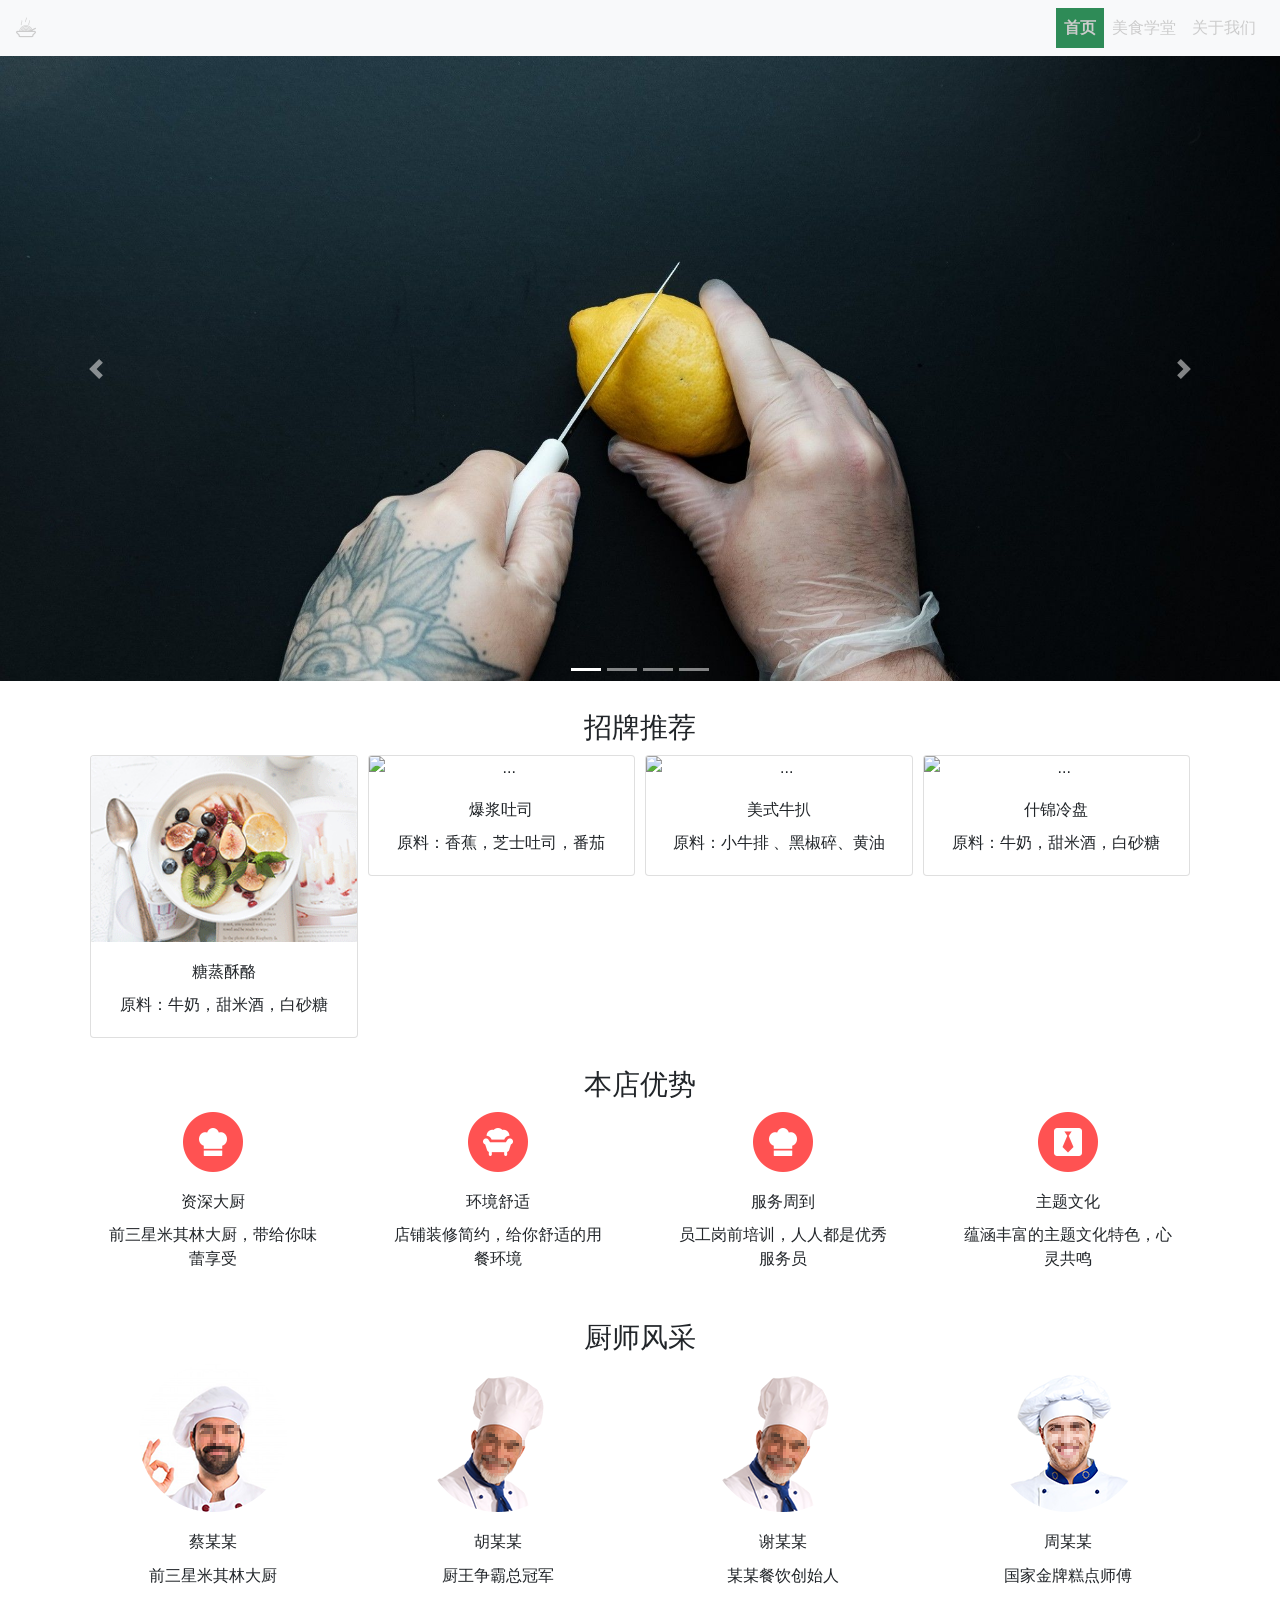
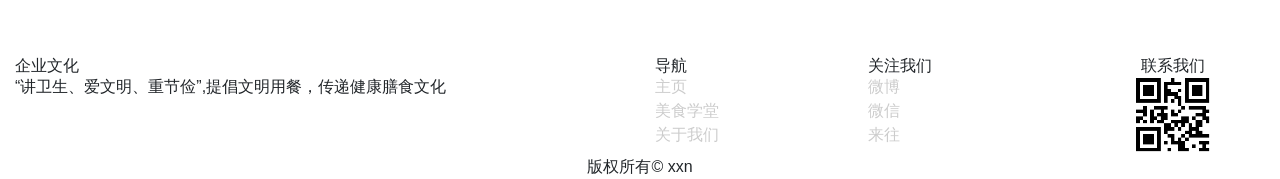
==== enterprise/index.html @ 7824c25a "hotfood图裂" ====
<!doctype html>
<html lang="en">
<head>
    <meta charset="utf-8">
    <meta name="viewport" content="width=device-width, initial-scale=1, shrink-to-fit=no">
    <link rel="stylesheet" href="font/iconfont.css">
    <link rel="stylesheet" href="css/bootstrap.min.css">
    <link rel="stylesheet" href="css/reset.css">
    <link rel="stylesheet" href="css/base.css">
    <link rel="stylesheet" href="css/index.css">
    <title>企业站</title>
    <!-- <script src="js/lazysizes.min.js" async></script> -->
</head>
<body>
<body>
<!--头部-->
<nav class="navbar navbar-expand-lg navbar-light bg-light" style="background-color: #e3f2fd;">
    <a class="navbar-brand iconfont icon-food d-block" href="#"></a>
    <button class="navbar-toggler" type="button" data-toggle="collapse" data-target="#navbarTogglerDemo02" aria-controls="navbarTogglerDemo02" aria-expanded="false" aria-label="Toggle navigation">
      <span class="navbar-toggler-icon"></span>
    </button>
    <div class="collapse navbar-collapse" id="navbarTogglerDemo02">
      <ul class="navbar-nav ml-auto mt-2 mt-lg-0">
        <li class="nav-item active-title">
          <a class="nav-link" href="index.html">首页</a>
        </li>
        <li class="nav-item">
          <a class="nav-link" href="news.html">美食学堂</a>
        </li>
        <li class="nav-item">
            <a class="nav-link" href="about.html">关于我们</a>
          </li>
      </ul>
    </div>
  </nav>
<!--轮播图-->
<div id="carouselExampleIndicators" class="carousel slide" data-ride="carousel">
    <ol class="carousel-indicators">
      <li data-target="#carouselExampleIndicators" data-slide-to="0" class="active"></li>
      <li data-target="#carouselExampleIndicators" data-slide-to="1"></li>
      <li data-target="#carouselExampleIndicators" data-slide-to="2"></li>
      <li data-target="#carouselExampleIndicators" data-slide-to="3"></li>
    </ol>
    <div class="carousel-inner">
      <div class="carousel-item active">
        <!-- <img src="./dist/images/banner1-original.jpg" alt=""> -->
        <img data-src="./dist/images/banner1-90.jpg"  data-srcset="
        ./dist/images/banner1-90.jpg 90w,
        ./dist/images/banner1-180.jpg 180w,
        ./dist/images/banner1-360.jpg 360w,
        ./dist/images/banner1-540.jpg 540w,
        ./dist/images/banner1-720.jpg 720w,
        ./dist/images/banner1-900.jpg 900w,
        ./dist/images/banner1-1080.jpg 1080w,
        ./dist/images/banner1-1296.jpg 1296w,
        ./dist/images/banner1-1512.jpg 1512w,
        ./dist/images/banner1-1728.jpg 1728w,
        ./dist/images/banner1-2048.jpg 2048w,
        ./dist/images/banner1-original.jpg
        " class="img-fluid lazyload d-block w-100" data-sizes="auto" alt="...">
      </div>
      <div class="carousel-item ">
        <img data-src="./dist/images/banner2-90.jpg"  data-srcset="
        ./dist/images/banner2-90.jpg 90w,
        ./dist/images/banner2-180.jpg 180w,
        ./dist/images/banner2-360.jpg 360w,
        ./dist/images/banner2-540.jpg 540w,
        ./dist/images/banner2-720.jpg 720w,
        ./dist/images/banner2-900.jpg 900w,
        ./dist/images/banner2-1080.jpg 1080w,
        ./dist/images/banner2-1296.jpg 1296w,
        ./dist/images/banner2-1512.jpg 1512w,
        ./dist/images/banner2-1728.jpg 1728w,
        ./dist/images/banner2-2048.jpg 2048w,
        ./dist/images/banner2-original.jpg
        " class="img-fluid lazyload d-block w-100" data-sizes="auto" alt="...">
      </div>
      <div class="carousel-item">
        <img data-src="./dist/images/banner3-90.jpg"  data-srcset="
        ./dist/images/banner3-90.jpg 90w,
        ./dist/images/banner3-180.jpg 180w,
        ./dist/images/banner3-360.jpg 360w,
        ./dist/images/banner3-540.jpg 540w,
        ./dist/images/banner3-720.jpg 720w,
        ./dist/images/banner3-900.jpg 900w,
        ./dist/images/banner3-1080.jpg 1080w,
        ./dist/images/banner3-1296.jpg 1296w,
        ./dist/images/banner3-1512.jpg 1512w,
        ./dist/images/banner3-1728.jpg 1728w,
        ./dist/images/banner3-2048.jpg 2048w,
        ./dist/images/banner3-original.jpg
        " class="img-fluid lazyload d-block w-100" data-sizes="auto" alt="...">
      </div>
      <div class="carousel-item">
        <img data-src="./dist/images/banner4-90.jpg"  data-srcset="
        ./dist/images/banner4-90.jpg 90w,
        ./dist/images/banner4-180.jpg 180w,
        ./dist/images/banner4-360.jpg 360w,
        ./dist/images/banner4-540.jpg 540w,
        ./dist/images/banner4-720.jpg 720w,
        ./dist/images/banner4-900.jpg 900w,
        ./dist/images/banner4-1080.jpg 1080w,
        ./dist/images/banner4-1296.jpg 1296w,
        ./dist/images/banner4-1512.jpg 1512w,
        ./dist/images/banner4-1728.jpg 1728w,
        ./dist/images/banner4-2048.jpg 2048w,
        ./dist/images/banner4-original.jpg
        " class="img-fluid lazyload d-block w-100" data-sizes="auto" alt="...">
      </div>
    </div>
    <a class="carousel-control-prev" href="#carouselExampleIndicators" role="button" data-slide="prev">
      <span class="carousel-control-prev-icon" aria-hidden="true"></span>
      <span class="sr-only">Previous</span>
    </a>
    <a class="carousel-control-next" href="#carouselExampleIndicators" role="button" data-slide="next">
      <span class="carousel-control-next-icon" aria-hidden="true"></span>
      <span class="sr-only">Next</span>
    </a>
  </div>


<!--招牌推荐-->
<h3 class="h3 text-center title">招牌推荐</h3>
<div class="container">
    <div class="row gutter">
        <div class="col-6 col-sm-6 col-md-6 col-lg-3" >
          <div class="card">
            <div class="hovereffect">
              <img data-src="./dist/images/hotfood1-90.png" 
              data-srcset="./dist/images/hotFood1-90.png 90w,
              ./dist/images/hotfood1-180.png 180w,
              ./dist/images/hotFood1-original.png" class="card-img-top img-fluid lazyload" alt="..." data-sizes="auto">
              <div class="card-body">
                <h5 class="card-title">糖蒸酥酪</h5>
                <p class="card-text">原料：牛奶，甜米酒，白砂糖</p>
              </div>
              <div class="overlay">
                <p class="det">微微撇一口放进嘴里，冷藏后味道更佳哦！</p>
              </div>
            </div>
          </div>
        </div>
        <div class="col-6 col-sm-6 col-md-6 col-lg-3" >
          <div class="card">
            <div class="hovereffect">
              <img data-src="./dist/images/hotfood2-90.png" 
              data-srcset="./dist/images/hotFood2-90.png 90w,
              ./dist/images/hotfood2-180.png 180w,
              ./dist/images/hotfood2-original.png" class="card-img-top img-fluid lazyload" alt="..." data-sizes="auto">
              <div class="card-body">
                <h5 class="card-title">爆浆吐司</h5>
                <p class="card-text">原料：香蕉，芝士吐司，番茄</p>
              </div>
              <div class="overlay">
                <p class="det">加入芝士、香蕉和鸡蛋，做成能爆浆的吐司卷！</p>
              </div>
            </div>
          </div>
        </div>
        <div class="col-6 col-sm-6 col-md-6 col-lg-3" >
          <div class="card">
            <div class="hovereffect">
              <img data-src="./dist/images/hotfood3-90.png" 
              data-srcset="./dist/images/hotFood3-90.png 90w,
              ./dist/images/hotfood3-180.png 180w,
              ./dist/images/hotfood3-original.png" class="card-img-top img-fluid lazyload" alt="..." data-sizes="auto">
              <div class="card-body">
                <h5 class="card-title">美式牛扒</h5>
                <p class="card-text">原料：小牛排 、黑椒碎、黄油</p>
              </div>
              <div class="overlay">
                <p class="det">放一段爵士乐，慢慢品品美味牛排，你是正当好年华。</p>
              </div>
            </div>
          </div>
        </div>
        <div class="col-6 col-sm-6 col-md-6 col-lg-3" >
          <div class="card">
            <div class="hovereffect">
              <img data-src="./dist/images/hotfood4-90.png" 
              data-srcset="./dist/images/hotFood4-90.png 90w,
              ./dist/images/hotfood4-180.png 180w,
              ./dist/images/hotfood4-original.png" class="card-img-top img-fluid lazyload" alt="..." data-sizes="auto">
              <div class="card-body">
                <h5 class="card-title">什锦冷盘</h5>
                <p class="card-text">原料：牛奶，甜米酒，白砂糖</p>
              </div>
              <div class="overlay">
                <p class="det">春天不减肥夏天肉堆堆。想吃怕胖就来点爽口的凉拌菜</p>
              </div>
            </div>
          </div>
        </div>
    </div>
</div>

<h3 class="h3 text-center title">本店优势</h3>
<div class="container">
    <div class="row text-center">
        <div class="col-6 col-sm-6 col-md-3 col-lg-3" >
            <img data-src="./dist/images/icon-chef-original.png" data-srcset="./dist/images/icon-chef-original.png" class="img-fluid lazyload" alt="...">
            <div class="card-body">
              <h5 class="card-title">资深大厨</h5>
              <p class="card-text">前三星米其林大厨，带给你味蕾享受</p>
            </div>
        </div>
        <div class="col-6 col-sm-6 col-md-3 col-lg-3" >
          <img data-src="./dist/images/icon-chair-original.png" data-srcset="./dist/images/icon-chair-original.png" class="img-fluid lazyload" alt="...">
            <div class="card-body">
              <h5 class="card-title">环境舒适</h5>
              <p class="card-text">店铺装修简约，给你舒适的用餐环境</p>
            </div>
        </div>
        <div class="col-6 col-sm-6 col-md-3 col-lg-3" >
            <img data-src="dist/images/icon-chef-original.png" data-srcset="./dist/images/icon-chef-original.png"  class="img-fluid lazyload" alt="...">
            <div class="card-body">
              <h5 class="card-title">服务周到</h5>
              <p class="card-text">员工岗前培训，人人都是优秀服务员</p>
            </div>
        </div>
        <div class="col-6 col-sm-6 col-md-3 col-lg-3" >
            <img data-src="dist/images/icon-tie-original.png" data-srcset="./dist/images/icon-tie-original.png"  class="img-fluid lazyload" alt="...">
            <div class="card-body">
              <h5 class="card-title">主题文化</h5>
              <p class="card-text">蕴涵丰富的主题文化特色，心灵共鸣</p>
            </div>
        </div>
    </div>
</div>

<!--厨师风采-->
<h3 class="h3 text-center title">厨师风采</h3>
<div class="container">
    <div class="row text-center">
        <div class="col-6 col-sm-6 col-md-3 col-lg-3" >
            <img data-src="./dist/images/cook-head-3-original.png" data-srcset="./dist/images/cook-head-3-90.png 90w, ./dist/images/cook-head-3-original.png" class="img-fluid lazyload" alt="...">
            <div class="card-body">
              <h5 class="card-title">蔡某某</h5>
              <p class="card-text">前三星米其林大厨</p>
            </div>
        </div>
        <div class="col-6 col-sm-6 col-md-3 col-lg-3" >
            <img data-src="./dist/images/cook-head-2-original.png" data-srcset="./dist/images/cook-head-2-90.png 90w, ./dist/images/cook-head-2-original.png"  class="img-fluid lazyload" alt="...">
            <div class="card-body">
              <h5 class="card-title">胡某某</h5>
              <p class="card-text">厨王争霸总冠军</p>
            </div>
        </div>
        <div class="col-6 col-sm-6 col-md-3 col-lg-3" >
            <img data-src="./dist/images/cook-head-2-original.png" data-srcset="./dist/images/cook-head-2-90.png 90w, ./dist/images/cook-head-2-original.png"  class="img-fluid lazyload" alt="...">
            <div class="card-body">
              <h5 class="card-title">谢某某</h5>
              <p class="card-text">某某餐饮创始人</p>
            </div>
        </div>
        <div class="col-6 col-sm-6 col-md-3 col-lg-3" >
            <img data-src="./dist/images/cook-head-1-original.png" data-srcset="./dist/images/cook-head-1-90.png 90w, ./dist/images/cook-head-1-original.png"  class="img-fluid lazyload" alt="...">
            <div class="card-body">
              <h5 class="card-title">周某某</h5>
              <p class="card-text">国家金牌糕点师傅</p>
            </div>
        </div>
    </div>
</div>

<!--底部-->
<div class="container-fluid mt-5">
  <div class="row">
    <div class="col-12 col-sm-6 col-md-6 col-lg-6">
      <h6>企业文化</h6>
      <p>
        “讲卫生、爱文明、重节俭”,提倡文明用餐，传递健康膳食文化
      </p>
    </div>

    <div class="col-4 col-sm-2 col-md-2 col-lg-2">
      <h6>导航</h6>
      <ul class="list-inline">
        <li><a href="index.html">主页</a></li>
        <li><a href="news.html">美食学堂</a></li>
        <li><a href="about.html">关于我们</a></li>
      </ul>
    </div>

    <div class="col-4 col-sm-2 col-md-2 col-lg-2">
      <h6>关注我们</h6>
      <ul class="list-inline list-unstyled ">
        <li><a href="">微博</a></li>
        <li><a href="" id="wx">微信</a></li>
        <li><a href="">来往</a></li>
      </ul>
    </div>


    <div class="col-4 col-sm-2 col-md-2 col-lg-2 text-center">
      <h6>联系我们</h6>
      <img src="./dist/images/qrscan-original.png" alt="">
    </div>
  </div>
  <div class="row text-center">
    <div class="col ">版权所有&copy; xxn</div>
  </div>
</div>
    
<!--返回顶部-->
<div class="back-to" id="toolBackTop">
    <a title="返回顶部"  href="#top" class="back-top"></a>
</div>


</body>
<script src="./js/jquery.min.js"></script>
<script src="./js/bootstrap.min.js"></script>
<script src="js/index.js"></script>
<script>
    $(function () {
      function loadJS(u) {
        var r = document.getElementsByTagName("script")[0],
            s = document.createElement("script");
        s.src = u;
        r.parentNode.insertBefore(s, r);
      }
      if (!window.HTMLPictureElement) {
        loadJS("js/ls.respimg.min.js");
      }
        // $(".right .more").click(function() {//显示或隐藏下方导航列表
        //     $(".right .menu").slideDown(1000);
        // });
        $('#wx').hover(function () {
            $('#scanImg').show()
        },function () {
            $('#scanImg').hide()
        });
        $('.back-top').onclick = function () {
            window.scrollTo(0,0);
            return false;
        }
        var bt = $('#toolBackTop');
        var sw = $(document.body)[0].clientWidth;
        var limitsw = (sw - 840) / 2 - 80;  //距离右侧距离
        if (limitsw > 0){
            limitsw = parseInt(limitsw);
            bt.css("right",limitsw/8);
        }

        $(window).scroll(function() {
            var st = $(window).scrollTop();
            if(st > 300){
                bt.show();
            }else{
                bt.hide();
            }
        });
    })

</script>
<script src="https://afarkas.github.io/lazysizes/plugins/bgset/ls.bgset.min.js"></script>
<script src="js/lazysizes.min.js" async></script>
</body>
</html>
---- enterprise/font/iconfont.css ----
@font-face {font-family: "iconfont";
  src: url('iconfont.eot?t=1593322406054'); /* IE9 */
  src: url('iconfont.eot?t=1593322406054#iefix') format('embedded-opentype'), /* IE6-IE8 */
  url('[data-uri]') format('woff2'),
  url('iconfont.woff?t=1593322406054') format('woff'),
  url('iconfont.ttf?t=1593322406054') format('truetype'), /* chrome, firefox, opera, Safari, Android, iOS 4.2+ */
  url('iconfont.svg?t=1593322406054#iconfont') format('svg'); /* iOS 4.1- */
}

.iconfont {
  font-family: "iconfont" !important;
  font-size: 16px;
  font-style: normal;
  -webkit-font-smoothing: antialiased;
  -moz-osx-font-smoothing: grayscale;
}

.icon-food:before {
  content: "\e6fe";
}
---- enterprise/css/base.css ----
.fl{
    float: left;
}
.fr{
    float: right;
}
.clearfix::after{
    /*设置添加的子元素的内容为空*/
    content: "";
    /*设置添加的子元素为块级元素*/
    display: block;
    /*设置添加的子元素的高度为0*/
    height: 0;
    /*设置添加的子元素看不见*/
    visibility: hidden;
    /*给添加的子元素设置clear: both;*/
    clear: both;
}
.clearfix{
    /*兼容IE6*/
    *zoom:1;
}
a {
    text-decoration: none !important;
    color: #ccc !important;
}
ul {
    list-style: none;
}
.row.gutter {
    margin-left: 0;
    margin-right: 0;
  }
  .row.gutter > [class*='col-'] {
    padding-right: 5px;
    padding-left: 5px;
  } 
  .foot {
    background-color: #f8f9fa;
}
.active-title {
    font-weight: bold;
    background-color: seagreen;
}
---- enterprise/css/index.css ----
.title {
    margin-top: 30px;
    margin-bottom: 10px;
}

/*返回顶部小标*/
.back-to {
    display: none;
    bottom: 55px;
    overflow: hidden;
    position: fixed;
    right: 10px;
    z-index: 999;
}
.back-to .back-top {
    width: 48px;
    height: 48px;
    display: inline-block;
    background: url("../images/toTop.png");
    float: right;
    margin-left: 10px;
    outline: 0 none;
    text-indent: -9999em;
}
.back-to .back-top:hover {
    background-position: -50px 0
}
.link a {
    color: #ccc;
}
/* 动画 */
.hovereffect {
  width: 100%;
  height: 100%;
  float: left;
  overflow: hidden;
  position: relative;
  text-align: center;
  cursor: default;
}

.hovereffect .overlay {
  position: absolute;
  overflow: hidden;
  width: 80%;
  height: 80%;
  left: 10%;
  top: 10%;
  border-bottom: 1px solid #FFF;
  border-top: 1px solid #FFF;
  -webkit-transition: opacity 0.35s, -webkit-transform 0.35s;
  transition: opacity 0.35s, transform 0.35s;
  -webkit-transform: scale(0,1);
  -ms-transform: scale(0,1);
  transform: scale(0,1);
}

.hovereffect:hover .overlay {
  opacity: 1;
  filter: alpha(opacity=100);
  -webkit-transform: scale(1);
  -ms-transform: scale(1);
  transform: scale(1);
}

.hovereffect img {
  display: block;
  position: relative;
  -webkit-transition: all 0.35s;
  transition: all 0.35s;
}

.hovereffect:hover img {
  filter: brightness(0.6);
  -webkit-filter: brightness(0.6);
}

.hovereffect .det {
  text-transform: uppercase;
  text-align: center;
  position: relative;
  font-size: 17px;
  background-color: transparent;
  color: #FFF;
  padding: 1em 0;
  opacity: 0;
  filter: alpha(opacity=0);
  -webkit-transition: opacity 0.35s, -webkit-transform 0.35s;
  transition: opacity 0.35s, transform 0.35s;
  -webkit-transform: translate3d(0,-100%,0);
  transform: translate3d(0,-100%,0);
}



.hovereffect:hover .det {
  opacity: 1;
  filter: alpha(opacity=100);
  -webkit-transform: translate3d(0,0,0);
  transform: translate3d(0,0,0);
}
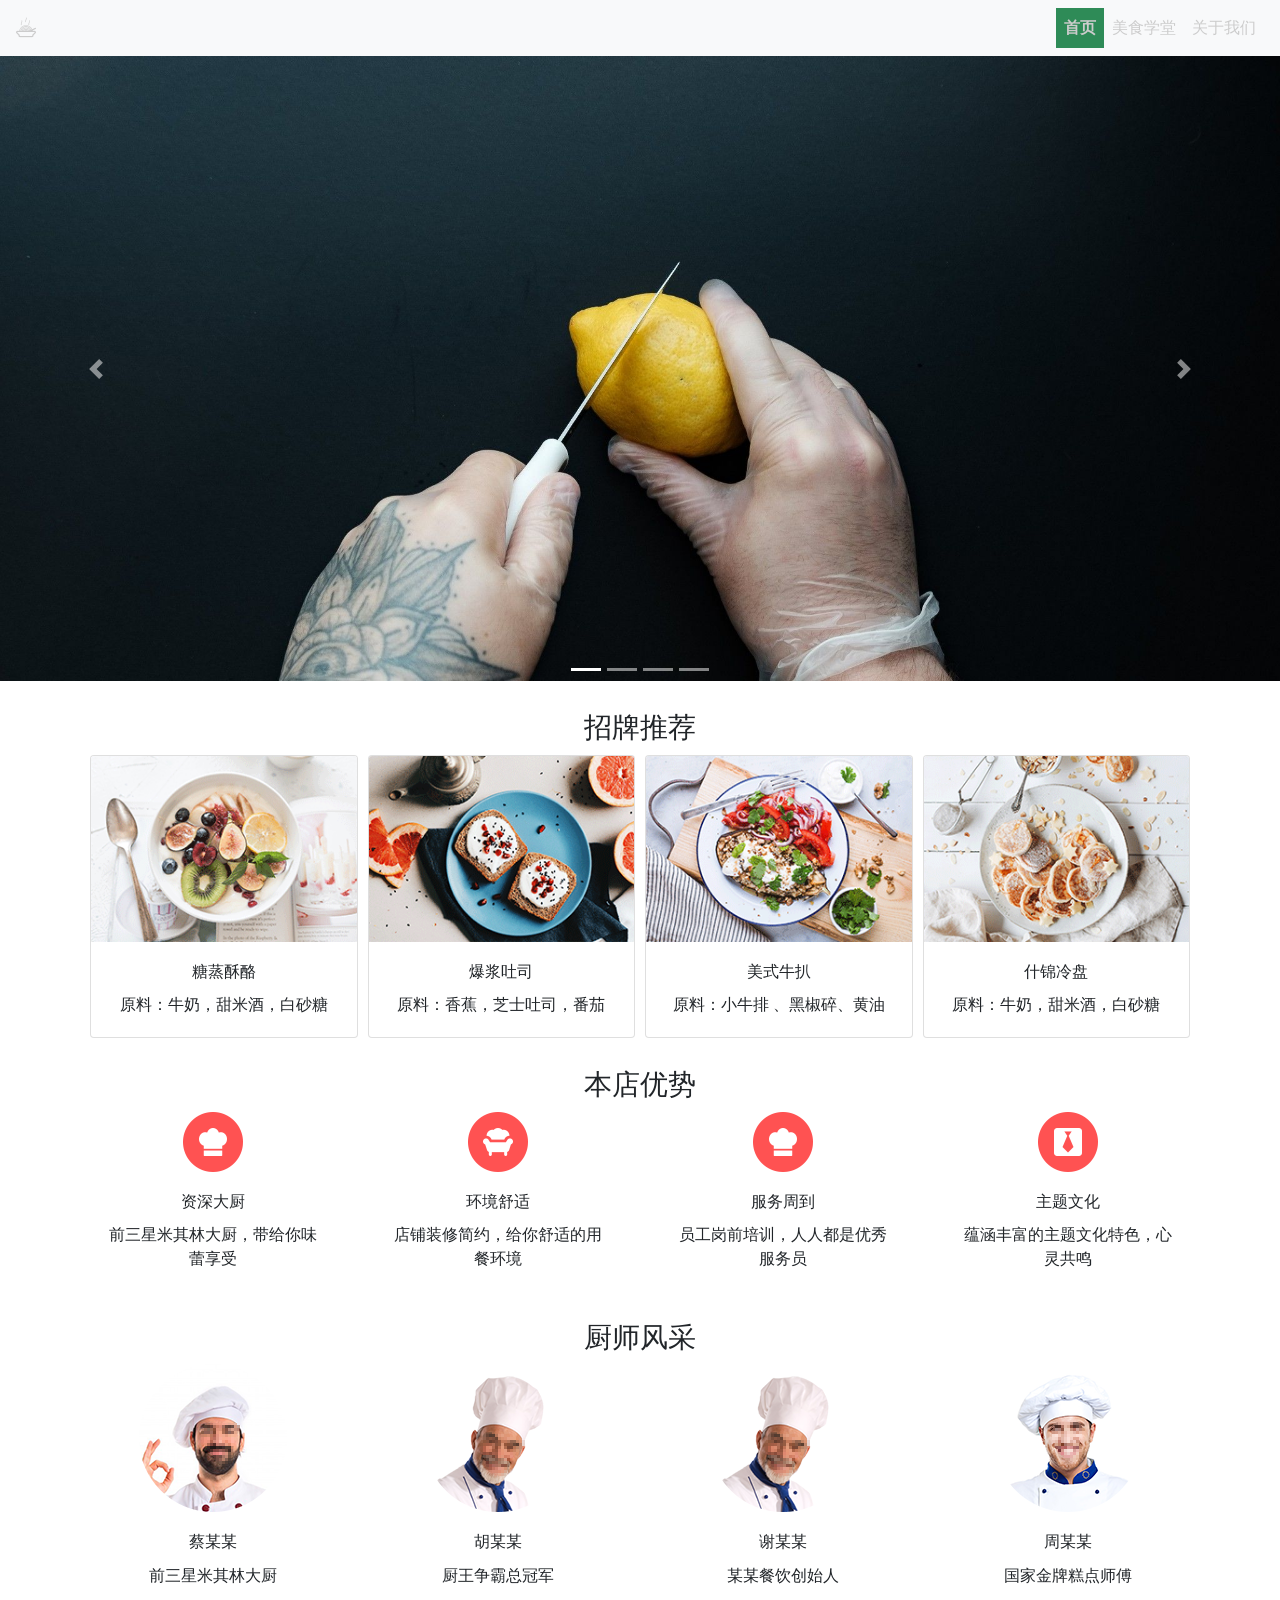
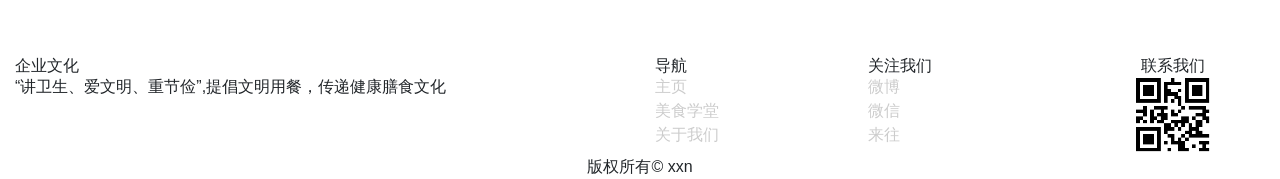
==== commit 4c66b83d: "hotfood图片" ====
--- a/enterprise/index.html
+++ b/enterprise/index.html
@@ -146,7 +146,7 @@
               <img data-src="./dist/images/hotfood2-90.png" 
               data-srcset="./dist/images/hotFood2-90.png 90w,
               ./dist/images/hotfood2-180.png 180w,
-              ./dist/images/hotfood2-original.png" class="card-img-top img-fluid lazyload" alt="..." data-sizes="auto">
+              ./dist/images/hotFood2-original.png" class="card-img-top img-fluid lazyload" alt="..." data-sizes="auto">
               <div class="card-body">
                 <h5 class="card-title">爆浆吐司</h5>
                 <p class="card-text">原料：香蕉，芝士吐司，番茄</p>
@@ -163,7 +163,7 @@
               <img data-src="./dist/images/hotfood3-90.png" 
               data-srcset="./dist/images/hotFood3-90.png 90w,
               ./dist/images/hotfood3-180.png 180w,
-              ./dist/images/hotfood3-original.png" class="card-img-top img-fluid lazyload" alt="..." data-sizes="auto">
+              ./dist/images/hotFood3-original.png" class="card-img-top img-fluid lazyload" alt="..." data-sizes="auto">
               <div class="card-body">
                 <h5 class="card-title">美式牛扒</h5>
                 <p class="card-text">原料：小牛排 、黑椒碎、黄油</p>
@@ -180,7 +180,7 @@
               <img data-src="./dist/images/hotfood4-90.png" 
               data-srcset="./dist/images/hotFood4-90.png 90w,
               ./dist/images/hotfood4-180.png 180w,
-              ./dist/images/hotfood4-original.png" class="card-img-top img-fluid lazyload" alt="..." data-sizes="auto">
+              ./dist/images/hotFood4-original.png" class="card-img-top img-fluid lazyload" alt="..." data-sizes="auto">
               <div class="card-body">
                 <h5 class="card-title">什锦冷盘</h5>
                 <p class="card-text">原料：牛奶，甜米酒，白砂糖</p>
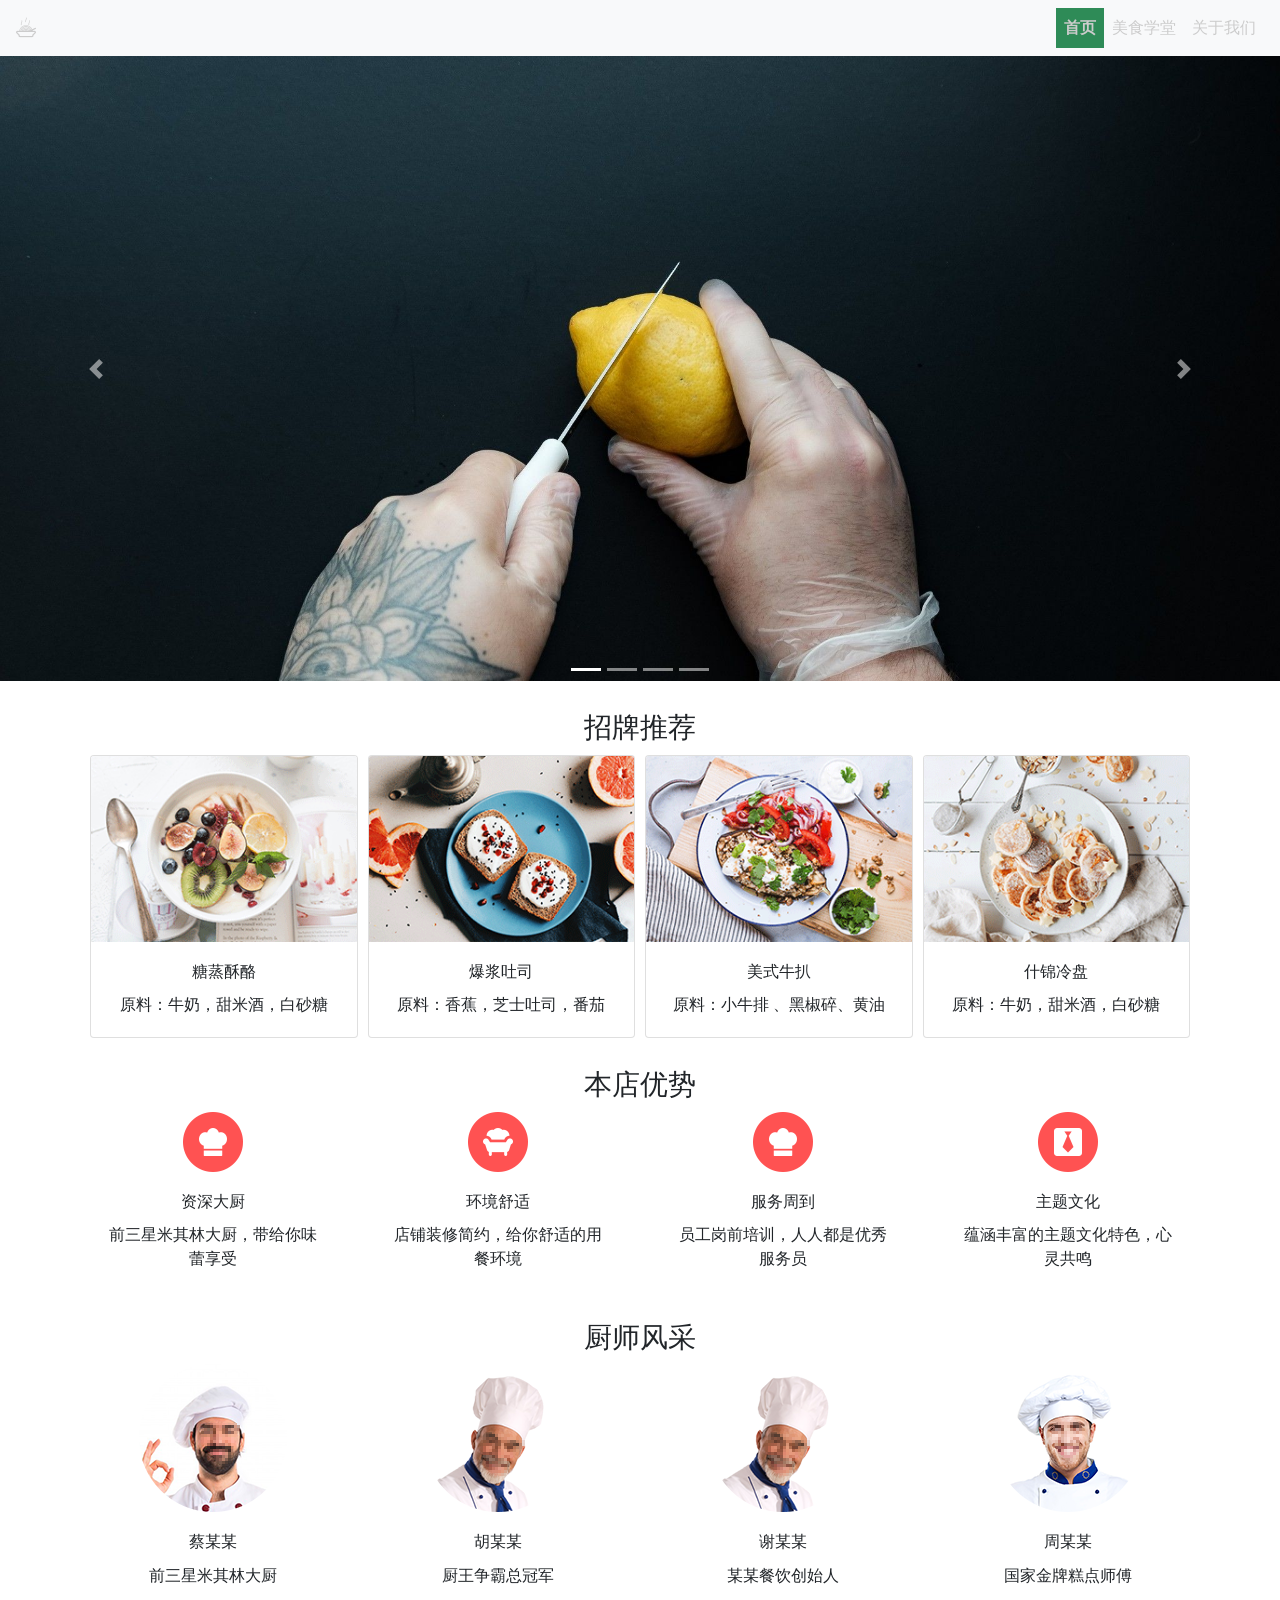
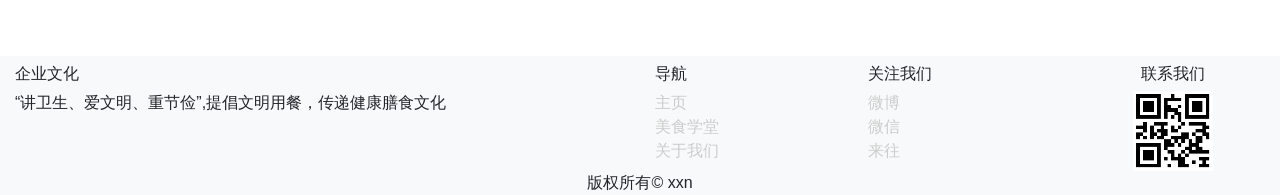
==== commit 37ab1eec: "卡片上下间距问题" ====
--- a/enterprise/index.html
+++ b/enterprise/index.html
@@ -126,9 +126,9 @@
         <div class="col-6 col-sm-6 col-md-6 col-lg-3" >
           <div class="card">
             <div class="hovereffect">
-              <img data-src="./dist/images/hotfood1-90.png" 
+              <img data-src="./dist/images/hotFood1-90.png" 
               data-srcset="./dist/images/hotFood1-90.png 90w,
-              ./dist/images/hotfood1-180.png 180w,
+              ./dist/images/hotFood1-180.png 180w,
               ./dist/images/hotFood1-original.png" class="card-img-top img-fluid lazyload" alt="..." data-sizes="auto">
               <div class="card-body">
                 <h5 class="card-title">糖蒸酥酪</h5>
@@ -143,9 +143,9 @@
         <div class="col-6 col-sm-6 col-md-6 col-lg-3" >
           <div class="card">
             <div class="hovereffect">
-              <img data-src="./dist/images/hotfood2-90.png" 
+              <img data-src="./dist/images/hotFood2-90.png" 
               data-srcset="./dist/images/hotFood2-90.png 90w,
-              ./dist/images/hotfood2-180.png 180w,
+              ./dist/images/hotFood2-180.png 180w,
               ./dist/images/hotFood2-original.png" class="card-img-top img-fluid lazyload" alt="..." data-sizes="auto">
               <div class="card-body">
                 <h5 class="card-title">爆浆吐司</h5>
@@ -160,9 +160,9 @@
         <div class="col-6 col-sm-6 col-md-6 col-lg-3" >
           <div class="card">
             <div class="hovereffect">
-              <img data-src="./dist/images/hotfood3-90.png" 
+              <img data-src="./dist/images/hotFood3-90.png" 
               data-srcset="./dist/images/hotFood3-90.png 90w,
-              ./dist/images/hotfood3-180.png 180w,
+              ./dist/images/hotFood3-180.png 180w,
               ./dist/images/hotFood3-original.png" class="card-img-top img-fluid lazyload" alt="..." data-sizes="auto">
               <div class="card-body">
                 <h5 class="card-title">美式牛扒</h5>
@@ -177,9 +177,9 @@
         <div class="col-6 col-sm-6 col-md-6 col-lg-3" >
           <div class="card">
             <div class="hovereffect">
-              <img data-src="./dist/images/hotfood4-90.png" 
+              <img data-src="./dist/images/hotFood4-90.png" 
               data-srcset="./dist/images/hotFood4-90.png 90w,
-              ./dist/images/hotfood4-180.png 180w,
+              ./dist/images/hotFood4-180.png 180w,
               ./dist/images/hotFood4-original.png" class="card-img-top img-fluid lazyload" alt="..." data-sizes="auto">
               <div class="card-body">
                 <h5 class="card-title">什锦冷盘</h5>
@@ -264,18 +264,18 @@
 </div>
 
 <!--底部-->
-<div class="container-fluid mt-5">
+<div class="container-fluid mt-5 pt-2 foot">
   <div class="row">
-    <div class="col-12 col-sm-6 col-md-6 col-lg-6">
+    <div class="col-12 col-sm-6 col-md-6 col-lg-6 mb-3">
       <h6>企业文化</h6>
-      <p>
+      <p class="mt-2">
         “讲卫生、爱文明、重节俭”,提倡文明用餐，传递健康膳食文化
       </p>
     </div>
 
     <div class="col-4 col-sm-2 col-md-2 col-lg-2">
       <h6>导航</h6>
-      <ul class="list-inline">
+      <ul class="list-inline mt-2">
         <li><a href="index.html">主页</a></li>
         <li><a href="news.html">美食学堂</a></li>
         <li><a href="about.html">关于我们</a></li>
@@ -284,7 +284,7 @@
 
     <div class="col-4 col-sm-2 col-md-2 col-lg-2">
       <h6>关注我们</h6>
-      <ul class="list-inline list-unstyled ">
+      <ul class="list-inline list-unstyled mt-2 ">
         <li><a href="">微博</a></li>
         <li><a href="" id="wx">微信</a></li>
         <li><a href="">来往</a></li>
@@ -294,7 +294,7 @@
 
     <div class="col-4 col-sm-2 col-md-2 col-lg-2 text-center">
       <h6>联系我们</h6>
-      <img src="./dist/images/qrscan-original.png" alt="">
+      <img src="./dist/images/qrscan-original.png" alt="" class="mt-2">
     </div>
   </div>
   <div class="row text-center">
--- a/enterprise/css/base.css
+++ b/enterprise/css/base.css
@@ -38,7 +38,13 @@
   .foot {
     background-color: #f8f9fa;
 }
+.foot a:hover{
+    color: brown !important;
+}
 .active-title {
     font-weight: bold;
     background-color: seagreen;
-}+}
+.mb {
+    margin-bottom: 10px;
+  }
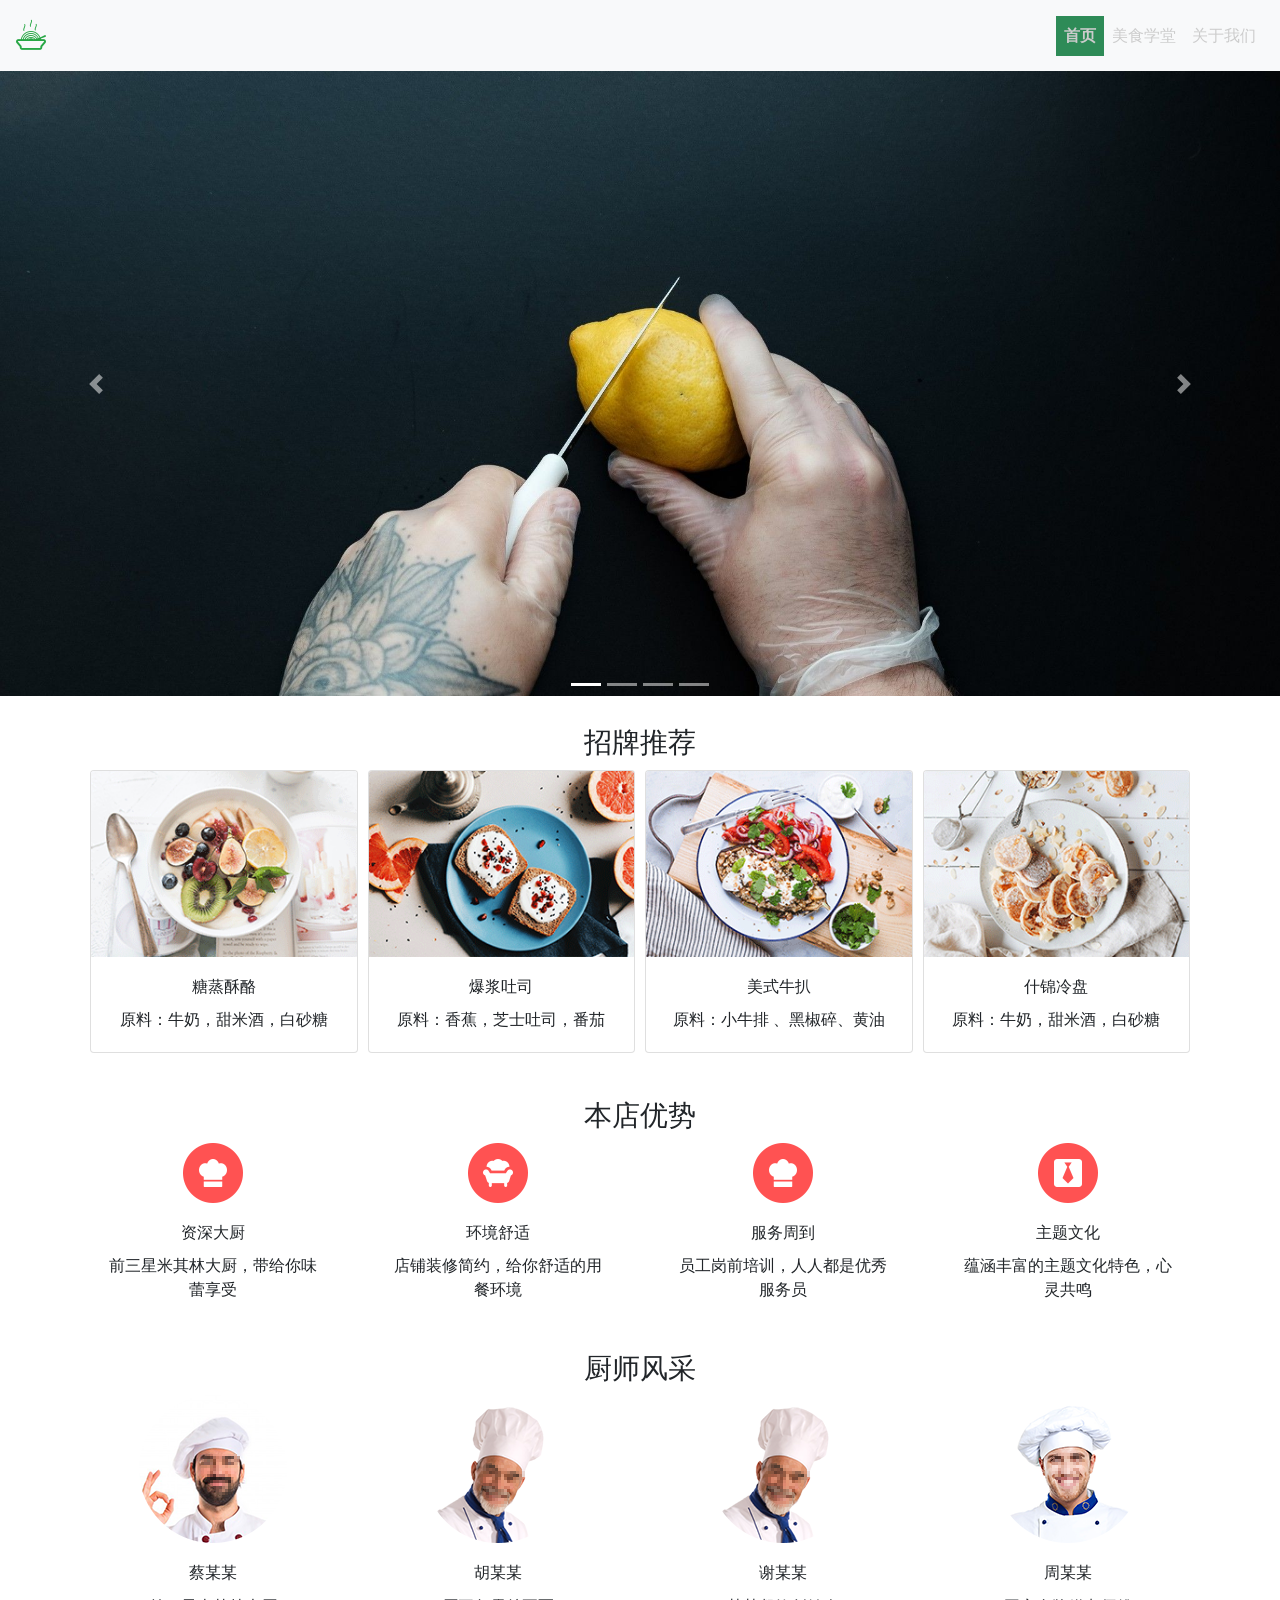
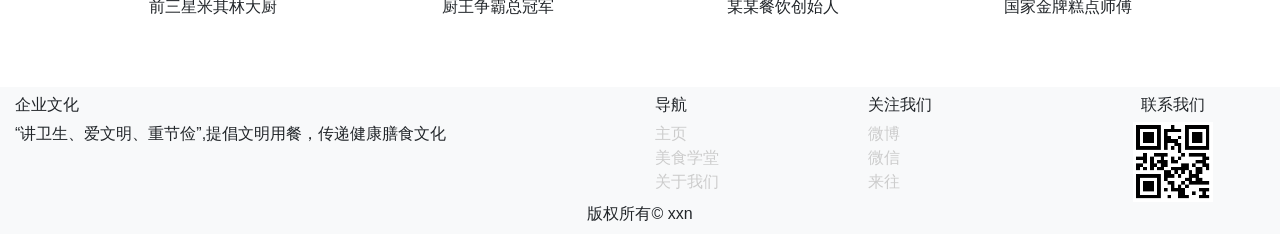
==== commit a07a8a26: "提交检查第二次修改" ====
--- a/enterprise/index.html
+++ b/enterprise/index.html
@@ -14,8 +14,8 @@
 <body>
 <body>
 <!--头部-->
-<nav class="navbar navbar-expand-lg navbar-light bg-light" style="background-color: #e3f2fd;">
-    <a class="navbar-brand iconfont icon-food d-block" href="#"></a>
+<nav class="navbar navbar-expand-lg navbar-light bg-light" style="background-color: #e3f2fd;" id="top">
+    <a class="navbar-brand iconfont icon-food d-block text-success logosize" href="index.html"></a>
     <button class="navbar-toggler" type="button" data-toggle="collapse" data-target="#navbarTogglerDemo02" aria-controls="navbarTogglerDemo02" aria-expanded="false" aria-label="Toggle navigation">
       <span class="navbar-toggler-icon"></span>
     </button>
@@ -124,7 +124,7 @@
 <div class="container">
     <div class="row gutter">
         <div class="col-6 col-sm-6 col-md-6 col-lg-3" >
-          <div class="card">
+          <div class="card mb-2">
             <div class="hovereffect">
               <img data-src="./dist/images/hotFood1-90.png" 
               data-srcset="./dist/images/hotFood1-90.png 90w,
@@ -141,7 +141,7 @@
           </div>
         </div>
         <div class="col-6 col-sm-6 col-md-6 col-lg-3" >
-          <div class="card">
+          <div class="card mb-3">
             <div class="hovereffect">
               <img data-src="./dist/images/hotFood2-90.png" 
               data-srcset="./dist/images/hotFood2-90.png 90w,
@@ -158,7 +158,7 @@
           </div>
         </div>
         <div class="col-6 col-sm-6 col-md-6 col-lg-3" >
-          <div class="card">
+          <div class="card mb-2">
             <div class="hovereffect">
               <img data-src="./dist/images/hotFood3-90.png" 
               data-srcset="./dist/images/hotFood3-90.png 90w,
@@ -175,7 +175,7 @@
           </div>
         </div>
         <div class="col-6 col-sm-6 col-md-6 col-lg-3" >
-          <div class="card">
+          <div class="card mb-2">
             <div class="hovereffect">
               <img data-src="./dist/images/hotFood4-90.png" 
               data-srcset="./dist/images/hotFood4-90.png 90w,
@@ -297,14 +297,14 @@
       <img src="./dist/images/qrscan-original.png" alt="" class="mt-2">
     </div>
   </div>
-  <div class="row text-center">
+  <div class="row text-center pb-2">
     <div class="col ">版权所有&copy; xxn</div>
   </div>
 </div>
     
 <!--返回顶部-->
 <div class="back-to" id="toolBackTop">
-    <a title="返回顶部"  href="#top" class="back-top"></a>
+  <a href="#top" class="back-to-top"> <i class="iconfont icon-TOP" id="iconsize"></i></a>
 </div>
 
 
@@ -314,6 +314,7 @@
 <script src="js/index.js"></script>
 <script>
     $(function () {
+
       function loadJS(u) {
         var r = document.getElementsByTagName("script")[0],
             s = document.createElement("script");
@@ -323,21 +324,10 @@
       if (!window.HTMLPictureElement) {
         loadJS("js/ls.respimg.min.js");
       }
-        // $(".right .more").click(function() {//显示或隐藏下方导航列表
-        //     $(".right .menu").slideDown(1000);
-        // });
-        $('#wx').hover(function () {
-            $('#scanImg').show()
-        },function () {
-            $('#scanImg').hide()
-        });
-        $('.back-top').onclick = function () {
-            window.scrollTo(0,0);
-            return false;
-        }
+
         var bt = $('#toolBackTop');
         var sw = $(document.body)[0].clientWidth;
-        var limitsw = (sw - 840) / 2 - 80;  //距离右侧距离
+        var limitsw = (sw - 840) / 2 - 100;  //距离右侧距离
         if (limitsw > 0){
             limitsw = parseInt(limitsw);
             bt.css("right",limitsw/8);
@@ -351,7 +341,29 @@
                 bt.hide();
             }
         });
+        let t1 = 0;
+        let t2 = 0;
+        let timer = null; // 定时器
+
+        // scroll监听
+        document.onscroll = function() {
+          clearTimeout(timer);
+          timer = setTimeout(isScrollEnd, 1500);
+          t1 = document.documentElement.scrollTop || document.body.scrollTop;
+        }
+
+        function isScrollEnd() {
+          t2 = document.documentElement.scrollTop || document.body.scrollTop;
+          if(t2 == t1){
+            bt.hide();
+          }
+        }
+ 
     })
+
+
+
+
 
 </script>
 <script src="https://afarkas.github.io/lazysizes/plugins/bgset/ls.bgset.min.js"></script>
--- a/enterprise/font/iconfont.css
+++ b/enterprise/font/iconfont.css
@@ -1,10 +1,10 @@
 @font-face {font-family: "iconfont";
-  src: url('iconfont.eot?t=1593322406054'); /* IE9 */
-  src: url('iconfont.eot?t=1593322406054#iefix') format('embedded-opentype'), /* IE6-IE8 */
-  url('[data-uri]') format('woff2'),
-  url('iconfont.woff?t=1593322406054') format('woff'),
-  url('iconfont.ttf?t=1593322406054') format('truetype'), /* chrome, firefox, opera, Safari, Android, iOS 4.2+ */
-  url('iconfont.svg?t=1593322406054#iconfont') format('svg'); /* iOS 4.1- */
+  src: url('iconfont.eot?t=1593417676454'); /* IE9 */
+  src: url('iconfont.eot?t=1593417676454#iefix') format('embedded-opentype'), /* IE6-IE8 */
+  url('[data-uri]') format('woff2'),
+  url('iconfont.woff?t=1593417676454') format('woff'),
+  url('iconfont.ttf?t=1593417676454') format('truetype'), /* chrome, firefox, opera, Safari, Android, iOS 4.2+ */
+  url('iconfont.svg?t=1593417676454#iconfont') format('svg'); /* iOS 4.1- */
 }
 
 .iconfont {
@@ -19,3 +19,7 @@
   content: "\e6fe";
 }
 
+.icon-TOP:before {
+  content: "\e605";
+}
+
--- a/enterprise/css/base.css
+++ b/enterprise/css/base.css
@@ -47,4 +47,55 @@
 }
 .mb {
     margin-bottom: 10px;
-  }+  }
+
+  /*返回顶部小标*/
+.back-to {
+    display: none;
+    bottom: 55px;
+    overflow: hidden;
+    position: fixed;
+    right: 10px;
+    z-index: 999;
+    /* width: 48px;
+    height: 48px;  */
+    /* background-color: brown; */
+}
+
+.back-to a i {
+    color: rgba(219 ,112 ,147,0.8)
+}
+
+   @media screen and (min-width: 576px)and (max-width: 768px) {
+        #iconsize {
+            font-size: 40px !important;
+        }
+    }
+    @media screen and (min-width: 768px)and (max-width: 992px) {
+        #iconsize {
+            font-size: 50px  !important;
+        }
+    }
+    @media screen and (min-width: 992px)and (max-width: 1200px) {
+        #iconsize {
+            font-size: 60px !important;
+        }
+    }
+    @media screen and (min-width: 1200px) {
+        #iconsize {
+            font-size: 70px !important;
+        }
+    }
+    @media screen and (max-width: 576px) {
+        #iconsize {
+            font-size: 30px !important;
+        }
+        .newssize {
+            width: 100%;
+        }
+    }
+    .logosize {
+        font-size: 30px;
+    }
+
+    
--- a/enterprise/css/index.css
+++ b/enterprise/css/index.css
@@ -3,30 +3,9 @@
     margin-bottom: 10px;
 }
 
-/*返回顶部小标*/
-.back-to {
-    display: none;
-    bottom: 55px;
-    overflow: hidden;
-    position: fixed;
-    right: 10px;
-    z-index: 999;
-}
-.back-to .back-top {
-    width: 48px;
-    height: 48px;
-    display: inline-block;
-    background: url("../images/toTop.png");
-    float: right;
-    margin-left: 10px;
-    outline: 0 none;
-    text-indent: -9999em;
-}
-.back-to .back-top:hover {
-    background-position: -50px 0
-}
+
 .link a {
-    color: #ccc;
+    color:#ccc
 }
 /* 动画 */
 .hovereffect {
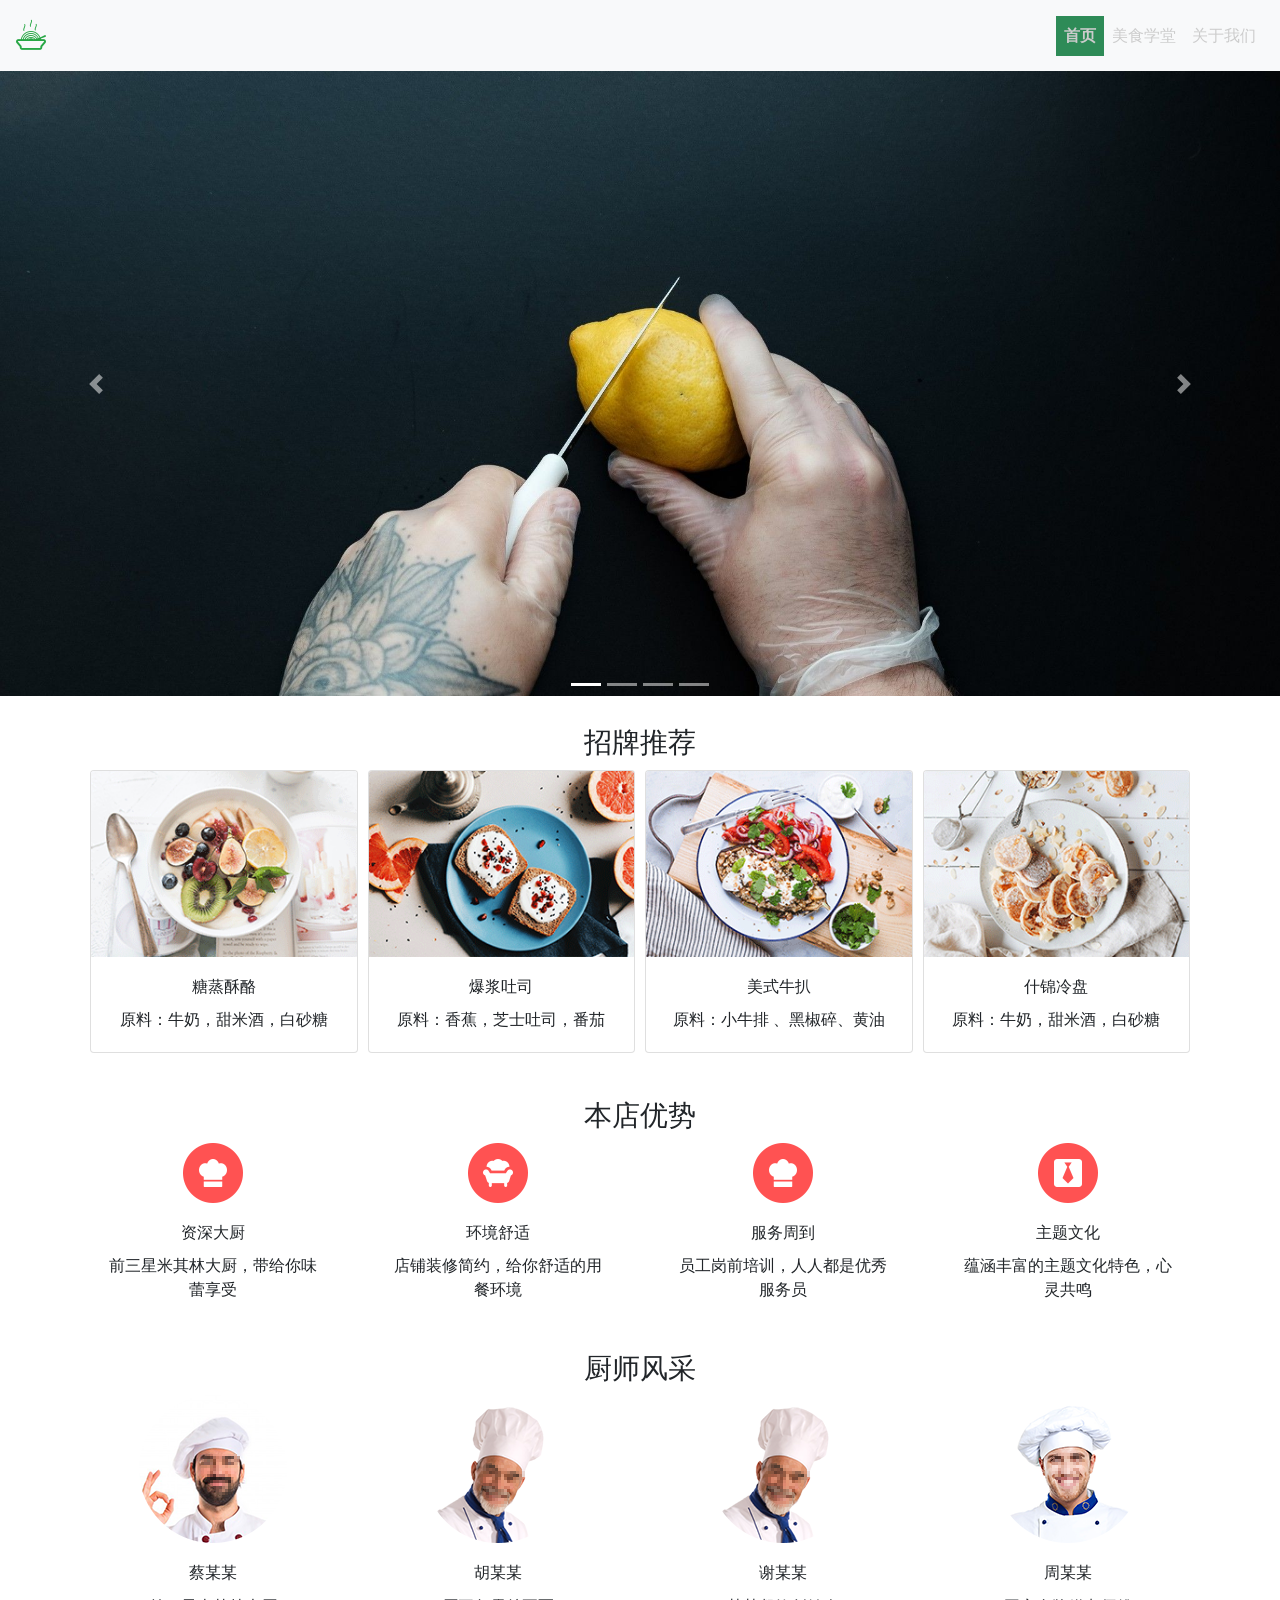
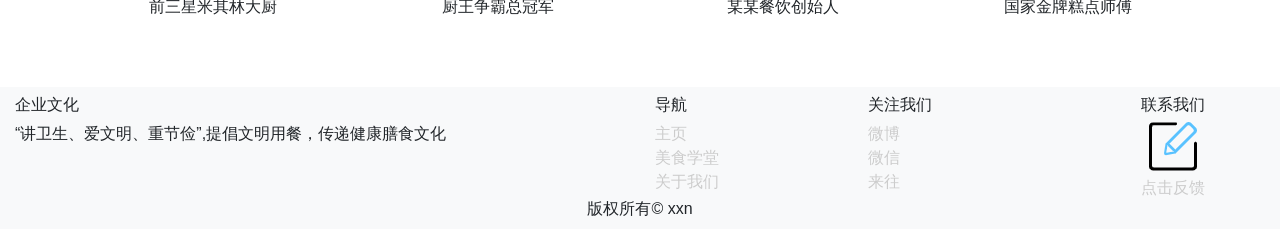
==== commit c7e7b395: "增加联系我们弹窗" ====
--- a/enterprise/index.html
+++ b/enterprise/index.html
@@ -294,9 +294,40 @@
 
     <div class="col-4 col-sm-2 col-md-2 col-lg-2 text-center">
       <h6>联系我们</h6>
-      <img src="./dist/images/qrscan-original.png" alt="" class="mt-2">
+      <div>
+        <a href="#" class="card-link" data-toggle="modal" data-target="#exampleModal">
+          <img src="./images/feedback.png" alt="...">
+          <h6>点击反馈</h6>
+        </a>
+      </div>
+    </div>
+    <div class="modal fade" id="exampleModal" tabindex="-1" role="dialog">
+      <div class="modal-dialog">
+        <div class="modal-content">
+          <div class="modal-header">
+            <h5 class="modal-title" id="exampleModalLabel">您的评价是对我们的支持</h5>
+          </div>
+          <div class="modal-body">
+            <form>
+              <div class="form-group">
+                <label for="recipient-name" class="col-form-label">邮箱:</label>
+                <input type="text" class="form-control" id="recipient-name" placeholder="email input">
+              </div>
+              <div class="form-group">
+                <label for="message-text" class="col-form-label">反馈信息:</label>
+                <textarea class="form-control" id="message-text"></textarea>
+              </div>
+            </form>
+          </div>
+          <div class="modal-footer">
+            <button type="button" class="btn btn-secondary" data-dismiss="modal">关闭</button>
+            <button type="button" class="btn btn-primary" id="alert">发送</button>
+          </div> 
+        </div>
+      </div>
     </div>
   </div>
+
   <div class="row text-center pb-2">
     <div class="col ">版权所有&copy; xxn</div>
   </div>
@@ -304,7 +335,7 @@
     
 <!--返回顶部-->
 <div class="back-to" id="toolBackTop">
-  <a href="#top" class="back-to-top"> <i class="iconfont icon-TOP" id="iconsize"></i></a>
+  <a href="#top" class="back-to-top"> <i class="iconfont icon-TOP" id="iconsize" ></i></a>
 </div>
 
 
@@ -358,6 +389,29 @@
             bt.hide();
           }
         }
+
+        // 
+        var send = $('#alert')
+        send.click(function() {
+          $('.modal-body').html('')
+          $('.modal-body').html('<p  class="pheight">您的问题和建议已收到，我们会认真处理您的反馈，工作日在24小时内会给您答复，感谢您的使用！</p>')
+            const timer = setTimeout(() => {
+            console.log("jsjs")
+            $('#exampleModal').modal('hide') 
+            $('.modal-body').html(`<div class="modal-body">
+                                      <form>
+                                        <div class="form-group">
+                                          <label for="recipient-name" class="col-form-label">邮箱:</label>
+                                          <input type="text" class="form-control" id="recipient-name" placeholder="email input">
+                                        </div>
+                                        <div class="form-group">
+                                          <label for="message-text" class="col-form-label">反馈信息:</label>
+                                          <textarea class="form-control" id="message-text"></textarea>
+                                        </div>
+                                      </form>
+                                    </div>`)
+          }, 1000);
+       })
  
     })
 
--- a/enterprise/css/base.css
+++ b/enterprise/css/base.css
@@ -97,5 +97,8 @@
     .logosize {
         font-size: 30px;
     }
+    .pheight {
+        height: 200px;
+    }
 
     
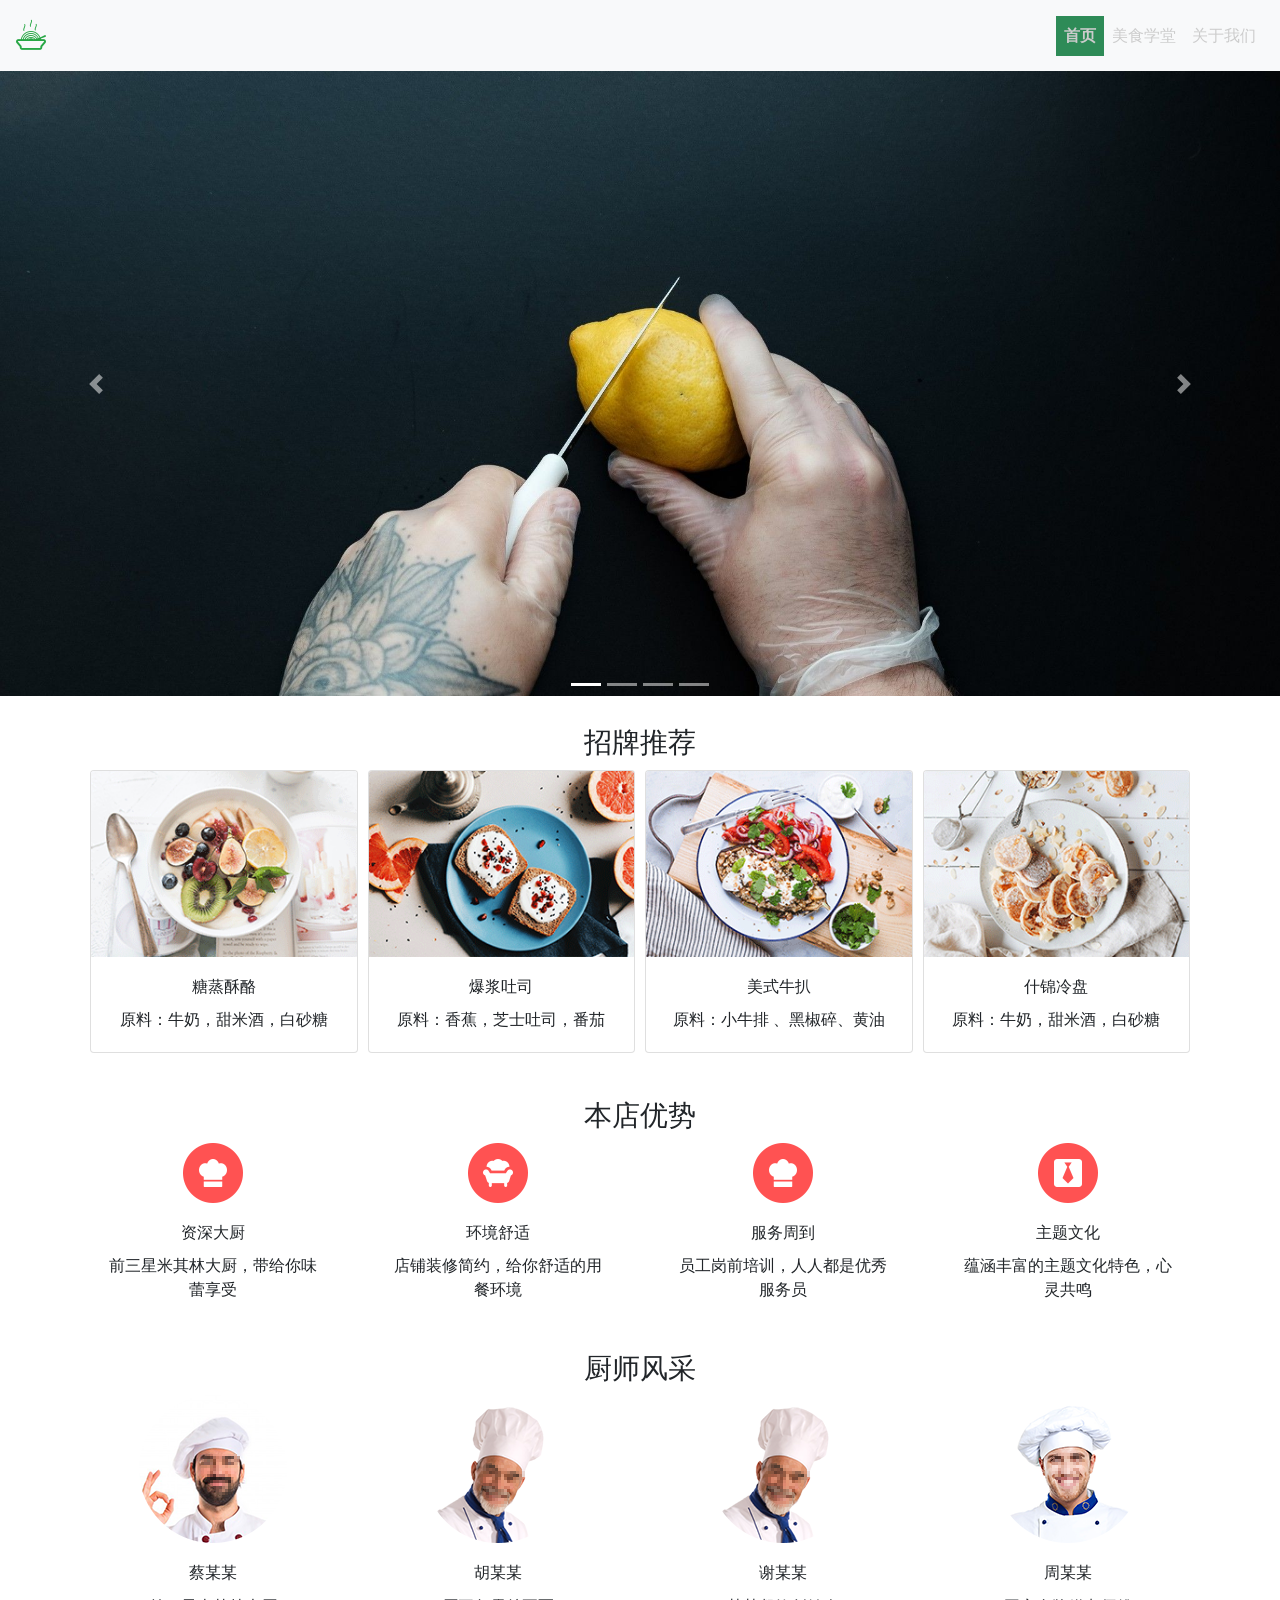
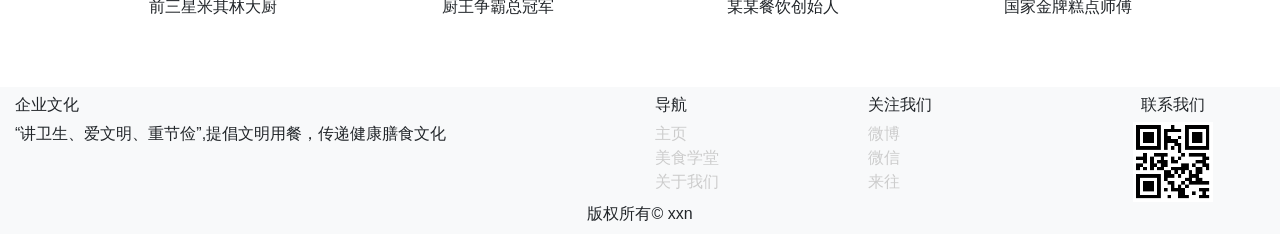
==== commit aa8c39ad: "增加占位图" ====
--- a/enterprise/index.html
+++ b/enterprise/index.html
@@ -44,7 +44,7 @@
     <div class="carousel-inner">
       <div class="carousel-item active">
         <!-- <img src="./dist/images/banner1-original.jpg" alt=""> -->
-        <img data-src="./dist/images/banner1-90.jpg"  data-srcset="
+        <img  src="./dist/images/banner1-90.jpg"  data-original="./dist/images/banner1-90.jpg"  data-srcset="
         ./dist/images/banner1-90.jpg 90w,
         ./dist/images/banner1-180.jpg 180w,
         ./dist/images/banner1-360.jpg 360w,
@@ -60,7 +60,7 @@
         " class="img-fluid lazyload d-block w-100" data-sizes="auto" alt="...">
       </div>
       <div class="carousel-item ">
-        <img data-src="./dist/images/banner2-90.jpg"  data-srcset="
+        <img  src="./dist/images/banner2-90.jpg"  data-original="./dist/images/banner2-90.jpg"  data-srcset="
         ./dist/images/banner2-90.jpg 90w,
         ./dist/images/banner2-180.jpg 180w,
         ./dist/images/banner2-360.jpg 360w,
@@ -76,7 +76,7 @@
         " class="img-fluid lazyload d-block w-100" data-sizes="auto" alt="...">
       </div>
       <div class="carousel-item">
-        <img data-src="./dist/images/banner3-90.jpg"  data-srcset="
+        <img  src="./dist/images/banner3-90.jpg  data-original="./dist/images/banner3-90.jpg"  data-srcset="
         ./dist/images/banner3-90.jpg 90w,
         ./dist/images/banner3-180.jpg 180w,
         ./dist/images/banner3-360.jpg 360w,
@@ -92,7 +92,7 @@
         " class="img-fluid lazyload d-block w-100" data-sizes="auto" alt="...">
       </div>
       <div class="carousel-item">
-        <img data-src="./dist/images/banner4-90.jpg"  data-srcset="
+        <img  src="./dist/images/banner4-90.jpg"  data-original="./dist/images/banner4-90.jpg"  data-srcset="
         ./dist/images/banner4-90.jpg 90w,
         ./dist/images/banner4-180.jpg 180w,
         ./dist/images/banner4-360.jpg 360w,
@@ -126,7 +126,7 @@
         <div class="col-6 col-sm-6 col-md-6 col-lg-3" >
           <div class="card mb-2">
             <div class="hovereffect">
-              <img data-src="./dist/images/hotFood1-90.png" 
+              <img src="./dist/images/hotFood1-90.png"  data-original="./dist/images/hotFood1-90.png" 
               data-srcset="./dist/images/hotFood1-90.png 90w,
               ./dist/images/hotFood1-180.png 180w,
               ./dist/images/hotFood1-original.png" class="card-img-top img-fluid lazyload" alt="..." data-sizes="auto">
@@ -143,7 +143,7 @@
         <div class="col-6 col-sm-6 col-md-6 col-lg-3" >
           <div class="card mb-3">
             <div class="hovereffect">
-              <img data-src="./dist/images/hotFood2-90.png" 
+              <img src="./dist/images/hotFood2-90.png"  data-original="./dist/images/hotFood2-90.png" 
               data-srcset="./dist/images/hotFood2-90.png 90w,
               ./dist/images/hotFood2-180.png 180w,
               ./dist/images/hotFood2-original.png" class="card-img-top img-fluid lazyload" alt="..." data-sizes="auto">
@@ -160,7 +160,7 @@
         <div class="col-6 col-sm-6 col-md-6 col-lg-3" >
           <div class="card mb-2">
             <div class="hovereffect">
-              <img data-src="./dist/images/hotFood3-90.png" 
+              <img src="./dist/images/hotFood3-90.png"  data-original="./dist/images/hotFood3-90.png" 
               data-srcset="./dist/images/hotFood3-90.png 90w,
               ./dist/images/hotFood3-180.png 180w,
               ./dist/images/hotFood3-original.png" class="card-img-top img-fluid lazyload" alt="..." data-sizes="auto">
@@ -177,7 +177,7 @@
         <div class="col-6 col-sm-6 col-md-6 col-lg-3" >
           <div class="card mb-2">
             <div class="hovereffect">
-              <img data-src="./dist/images/hotFood4-90.png" 
+              <img src="./dist/images/hotFood4-90.png"  data-original="./dist/images/hotFood4-90.png" 
               data-srcset="./dist/images/hotFood4-90.png 90w,
               ./dist/images/hotFood4-180.png 180w,
               ./dist/images/hotFood4-original.png" class="card-img-top img-fluid lazyload" alt="..." data-sizes="auto">
@@ -294,40 +294,9 @@
 
     <div class="col-4 col-sm-2 col-md-2 col-lg-2 text-center">
       <h6>联系我们</h6>
-      <div>
-        <a href="#" class="card-link" data-toggle="modal" data-target="#exampleModal">
-          <img src="./images/feedback.png" alt="...">
-          <h6>点击反馈</h6>
-        </a>
-      </div>
-    </div>
-    <div class="modal fade" id="exampleModal" tabindex="-1" role="dialog">
-      <div class="modal-dialog">
-        <div class="modal-content">
-          <div class="modal-header">
-            <h5 class="modal-title" id="exampleModalLabel">您的评价是对我们的支持</h5>
-          </div>
-          <div class="modal-body">
-            <form>
-              <div class="form-group">
-                <label for="recipient-name" class="col-form-label">邮箱:</label>
-                <input type="text" class="form-control" id="recipient-name" placeholder="email input">
-              </div>
-              <div class="form-group">
-                <label for="message-text" class="col-form-label">反馈信息:</label>
-                <textarea class="form-control" id="message-text"></textarea>
-              </div>
-            </form>
-          </div>
-          <div class="modal-footer">
-            <button type="button" class="btn btn-secondary" data-dismiss="modal">关闭</button>
-            <button type="button" class="btn btn-primary" id="alert">发送</button>
-          </div> 
-        </div>
-      </div>
+      <img src="./dist/images/qrscan-original.png" alt="" class="mt-2">
     </div>
   </div>
-
   <div class="row text-center pb-2">
     <div class="col ">版权所有&copy; xxn</div>
   </div>
@@ -335,7 +304,7 @@
     
 <!--返回顶部-->
 <div class="back-to" id="toolBackTop">
-  <a href="#top" class="back-to-top"> <i class="iconfont icon-TOP" id="iconsize" ></i></a>
+  <a href="#top" class="back-to-top"> <i class="iconfont icon-TOP" id="iconsize"></i></a>
 </div>
 
 
@@ -389,29 +358,6 @@
             bt.hide();
           }
         }
-
-        // 
-        var send = $('#alert')
-        send.click(function() {
-          $('.modal-body').html('')
-          $('.modal-body').html('<p  class="pheight">您的问题和建议已收到，我们会认真处理您的反馈，工作日在24小时内会给您答复，感谢您的使用！</p>')
-            const timer = setTimeout(() => {
-            console.log("jsjs")
-            $('#exampleModal').modal('hide') 
-            $('.modal-body').html(`<div class="modal-body">
-                                      <form>
-                                        <div class="form-group">
-                                          <label for="recipient-name" class="col-form-label">邮箱:</label>
-                                          <input type="text" class="form-control" id="recipient-name" placeholder="email input">
-                                        </div>
-                                        <div class="form-group">
-                                          <label for="message-text" class="col-form-label">反馈信息:</label>
-                                          <textarea class="form-control" id="message-text"></textarea>
-                                        </div>
-                                      </form>
-                                    </div>`)
-          }, 1000);
-       })
  
     })
 
--- a/enterprise/css/base.css
+++ b/enterprise/css/base.css
@@ -97,8 +97,7 @@
     .logosize {
         font-size: 30px;
     }
-    .pheight {
-        height: 200px;
-    }
-
+.dis {
+    cursor: none;
+}
     
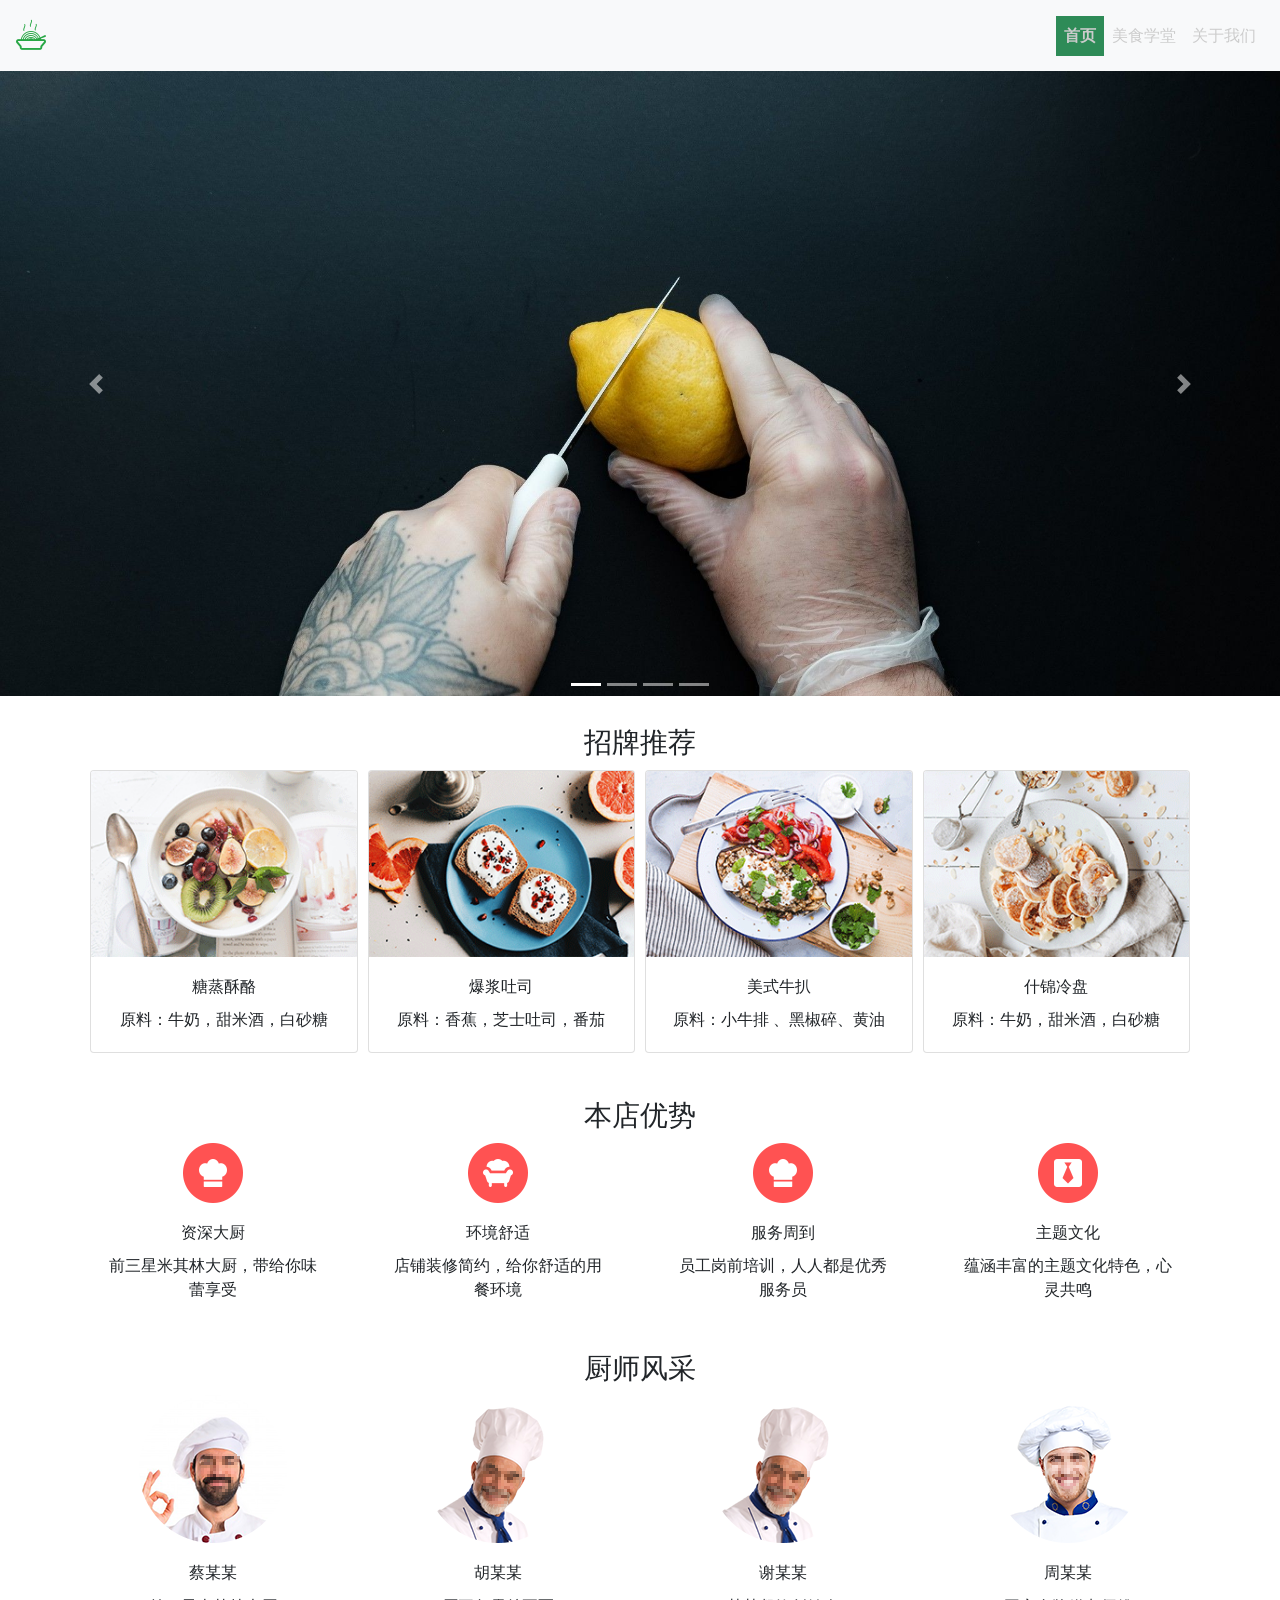
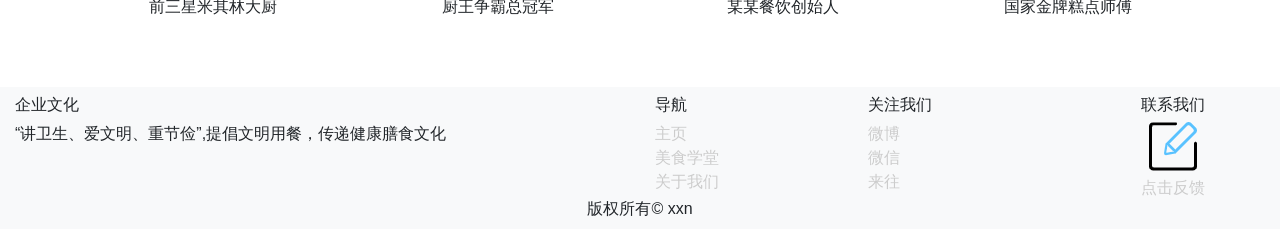
==== commit 1e102b44: "占位图-联系我们弹窗" ====
--- a/enterprise/index.html
+++ b/enterprise/index.html
@@ -294,9 +294,40 @@
 
     <div class="col-4 col-sm-2 col-md-2 col-lg-2 text-center">
       <h6>联系我们</h6>
-      <img src="./dist/images/qrscan-original.png" alt="" class="mt-2">
+      <div>
+        <a href="#" class="card-link" data-toggle="modal" data-target="#exampleModal">
+          <img src="./images/feedback.png" alt="...">
+          <h6>点击反馈</h6>
+        </a>
+      </div>
+    </div>
+    <div class="modal fade" id="exampleModal" tabindex="-1" role="dialog">
+      <div class="modal-dialog">
+        <div class="modal-content">
+          <div class="modal-header">
+            <h5 class="modal-title" id="exampleModalLabel">您的评价是对我们的支持</h5>
+          </div>
+          <div class="modal-body">
+            <form>
+              <div class="form-group">
+                <label for="recipient-name" class="col-form-label">邮箱:</label>
+                <input type="text" class="form-control" id="recipient-name" placeholder="email input">
+              </div>
+              <div class="form-group">
+                <label for="message-text" class="col-form-label">反馈信息:</label>
+                <textarea class="form-control" id="message-text"></textarea>
+              </div>
+            </form>
+          </div>
+          <div class="modal-footer">
+            <button type="button" class="btn btn-secondary" data-dismiss="modal">关闭</button>
+            <button type="button" class="btn btn-primary" id="alert">发送</button>
+          </div> 
+        </div>
+      </div>
     </div>
   </div>
+
   <div class="row text-center pb-2">
     <div class="col ">版权所有&copy; xxn</div>
   </div>
@@ -304,7 +335,7 @@
     
 <!--返回顶部-->
 <div class="back-to" id="toolBackTop">
-  <a href="#top" class="back-to-top"> <i class="iconfont icon-TOP" id="iconsize"></i></a>
+  <a href="#top" class="back-to-top"> <i class="iconfont icon-TOP" id="iconsize" ></i></a>
 </div>
 
 
@@ -358,6 +389,29 @@
             bt.hide();
           }
         }
+
+        // 
+        var send = $('#alert')
+        send.click(function() {
+          $('.modal-body').html('')
+          $('.modal-body').html('<p  class="pheight">您的问题和建议已收到，我们会认真处理您的反馈，工作日在24小时内会给您答复，感谢您的使用！</p>')
+            const timer = setTimeout(() => {
+            console.log("jsjs")
+            $('#exampleModal').modal('hide') 
+            $('.modal-body').html(`<div class="modal-body">
+                                      <form>
+                                        <div class="form-group">
+                                          <label for="recipient-name" class="col-form-label">邮箱:</label>
+                                          <input type="text" class="form-control" id="recipient-name" placeholder="email input">
+                                        </div>
+                                        <div class="form-group">
+                                          <label for="message-text" class="col-form-label">反馈信息:</label>
+                                          <textarea class="form-control" id="message-text"></textarea>
+                                        </div>
+                                      </form>
+                                    </div>`)
+          }, 1000);
+       })
  
     })
 
--- a/enterprise/css/base.css
+++ b/enterprise/css/base.css
@@ -97,7 +97,14 @@
     .logosize {
         font-size: 30px;
     }
+<<<<<<< HEAD
 .dis {
     cursor: none;
 }
+=======
+    .pheight {
+        height: 200px;
+    }
+
+>>>>>>> c7e7b3957db8cf5a301e70b4df714ff3d70721aa
     
